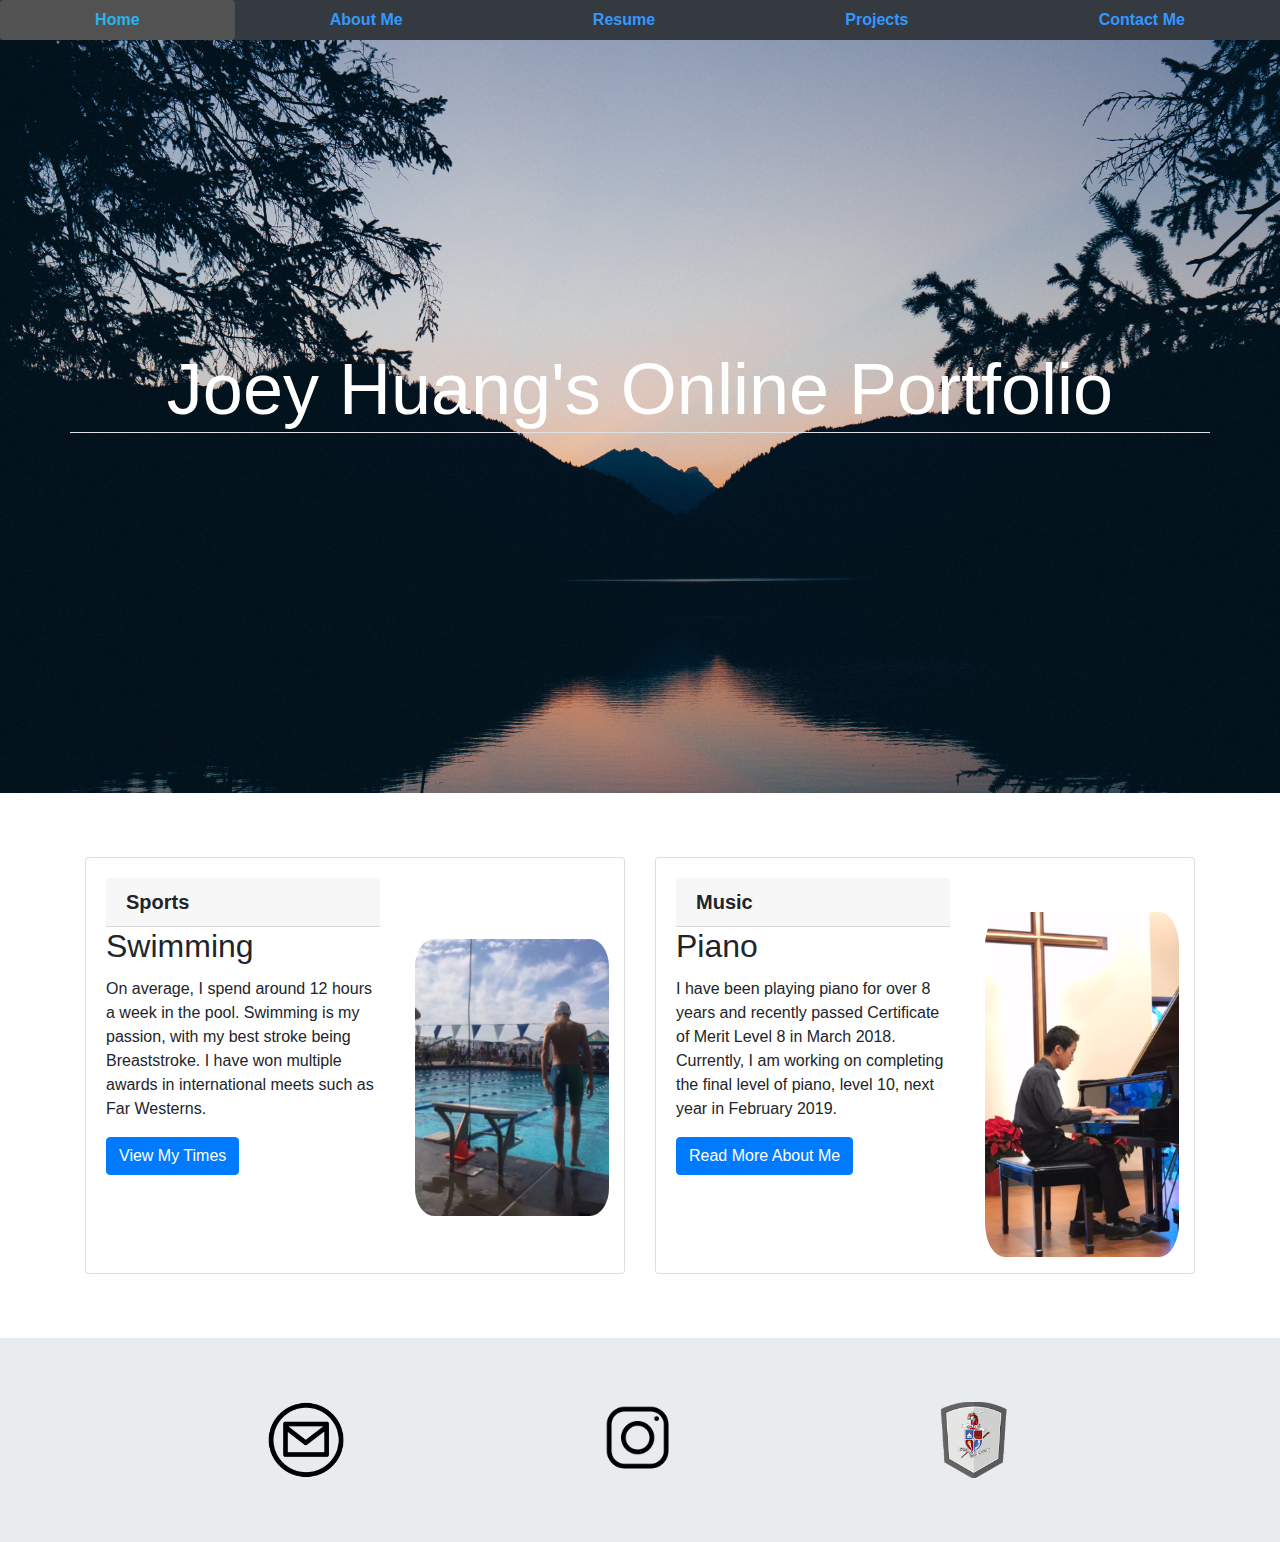
==== index.html @ ecbf58a6 "Final" ====
<!DOCTYPE html>
<html>
     <head>
          <meta charset ="utf-8">
          <title> Joey Huang's Engineering Portfolio</title>
          <link style="text.css" rel="stylesheet" href="bootstrap-4.1.3-dist/css/bootstrap.css">
          <link style="text/css" rel="stylesheet" href="style.css">
          <link rel="shortcut icon" href="Images/profilepicture.jpg">
     </head>
     
     <body class="main-page">
          
     <!--Navigation-->
     
          <div class="container" style="z-index:10">
               <nav class="nav nav-pills nav-fill fixed-top bg-dark">
                    <a class="nav-item nav-link active" href="index.html"><strong>Home</strong></a>
                    <a class="nav-item nav-link" href="Huang_AboutMe.html"><strong>About Me</strong></a>
                    <a class="nav-item nav-link" href="Huang_Resume.html"><strong>Resume</strong></a>
                    <a class="nav-item nav-link" href="Huang_Projects.html"><strong>Projects</strong></a>
                    <a class="nav-item nav-link" href="Huang_ContactMe.html"><strong>Contact Me</strong></a>
               </nav>
          </div>
               
     <!--Intro-->
     
          <section class="jumbo-main">
               <div class="container">
                    <h1 class="row justify-content-center border-bottom text-center text-white" style="font-size:4.5rem;">Joey Huang's Online Portfolio</h1>                    
               </div>
          </section>

     <!--Cards-->
     
          <div class="background-scroll-image">     
               <div class="container">
                    <div class="card-deck">
                         <div class="card col-md-6">
                              <div class="row">
                                   <div class="card-body col-7">
                                        <h5 class="card-header"><strong>Sports</strong></h5>
                                        <h2 class="card-title">Swimming</h2>
                                        <p class="card-text">On average, I spend around 12 hours a week in the pool. 
                                        Swimming is my passion, with my best stroke being Breaststroke. 
                                        I have won multiple awards in international meets such as Far Westerns. </p>
                                        <a href="https://www.swimmingrank.com/cal/strokes/strokes_pc/JEOPEAHEU_meets.html" class="btn btn-primary" target="_blank">View My Times</a>
                                   </div>
                                   <div class="col-5" style="margin-top:15%">
                                        <figure class="rounded-corner">
                                             <img src="Images/swimming.jpg" width="100%" height="100%">
                                        </figure>
                                   </div>
                              </div>
                         </div>
                         <div class="card col-md-6">
                              <div class="row">
                                   <div class="card-body col-7">
                                        <h5 class="card-header"><strong>Music</strong></h5>
                                        <h2 class="card-title">Piano</h2>
                                        <p class="card-text"> I have been playing piano for over 8 years and recently 
                                        passed Certificate of Merit Level 8 in March 2018. 
                                        Currently, I am working on completing the final level of piano, level 10, next year in February 2019. </p>
                                        <a href="Huang_AboutMe.html" class="btn btn-primary">Read More About Me</a>
                                   </div>
                                   <div class="col-5" style="margin-top:10%">
                                        <figure class="rounded-corner">
                                             <img src="Images/pianoplaying.jpg" width="100%" height="100%">
                                        </figure>
                                   </div>
                              </div>
                         </div>
                         

     <!--  Row 2 (If needed)
     
               <div class="row container card-deck">
                    <div class="card col-md-6">
                         <div class="row">
                              <div class="card-body col-6">
                                   <h5 class="card-header"><strong>Title</strong></h5>
                                   <h2 class="card-title">Subtitle</h2>
                                   <p class="card-text">Text </p>
                                   <a href="#" class="card-link">Continue reading</a>
                              </div>
                                   <img class="card-img-right col-6" src="Images/school.jpg" style="margin-top:20%" width="100%" height="100%">
                              </div>
                         </div>
                         <div class="card col-md-6">
                              <div class="row">
                                   <div class="card-body col-6">
                                   <h5 class="card-header"><strong>Title</strong></h5>
                                   <h2 class="card-title">Subtitle</h2>
                                   <p class="card-text">Text</p>
                                   <a href="#" class="card-link">Continue reading</a>
                              </div>
                                   <img class="card-img-right col-6" src="Images/school.jpg" style="margin-top:20%" width="100%" height="100%">
                              </div>
                         </div>
                    </div> 
               </div> -->
               
                    </div>
               </div>
          </div>
          
          <!--Footer-->
          
          <footer>
               <div class="jumbofooter jumbotron">
                    <div class="row" style="padding-left:10%; padding-right:10%">
                         <div class="col-4 text-center">
                              <a href="mailto:epicjoey60177@gmail.com" target="blank"><img src="Images/email-logo.png" width="25%" height="100%" class="footerimg"></a>
                         </div>
                         <div class="col-4 text-center">
                              <a href="https://www.instagram.com/joey.the.buffman/" target="blank"><img src="Images/instagram.png" width="25%" height="100%" class="footerimg"></a>
                         </div>
                         <div class="col-4 text-center">
                              <a href="https://www.dublin.k12.ca.us/Domain/132" target="blank"><img src="Images/dhs.png" width="25%" height="100%" class="footerimg"></a>
                         </div>
                    </div>
               </div>
          </footer>
          
     </body>
</html>
---- style.css ----
.main-page {
     background-image: url("Images/background.jpg");
     background-size: cover;
     background-attachment: fixed;
     background-position: center;
     z-index: -1;
}

.secondary-page {
     background-image: url("Images/desert.jpg");
     background-size: cover;
     background-attachment: fixed;
     background-position: center;
     z-index: -1;
}

.nav-item:hover {
     color: #29b6f6;
     background-color: #424242;
}

.nav-item {
     color: #3399ff;
}

.background-scroll-image {
     background-color: white;
     padding-top: 5%;
     padding-bottom: 5%;
}

.jumbo-main {
  padding: 20rem 1rem;
  margin-bottom: 2rem;
  border-radius: 0.3rem;
  margin-top: 2%
}

.jumbo-secondary {
  padding: 13rem 1rem;
  margin-bottom: 2rem;
  border-radius: 0.3rem;
  margin-top: 2%
}

.jumbofooter {
     margin-bottom:0;
}

#transparentjumbo {
     background-color: inherit;
}

.footerimg:hover {
     opacity:0.5;
}

.rounded-corner {
     border-radius: 10%;
     overflow:hidden;
}
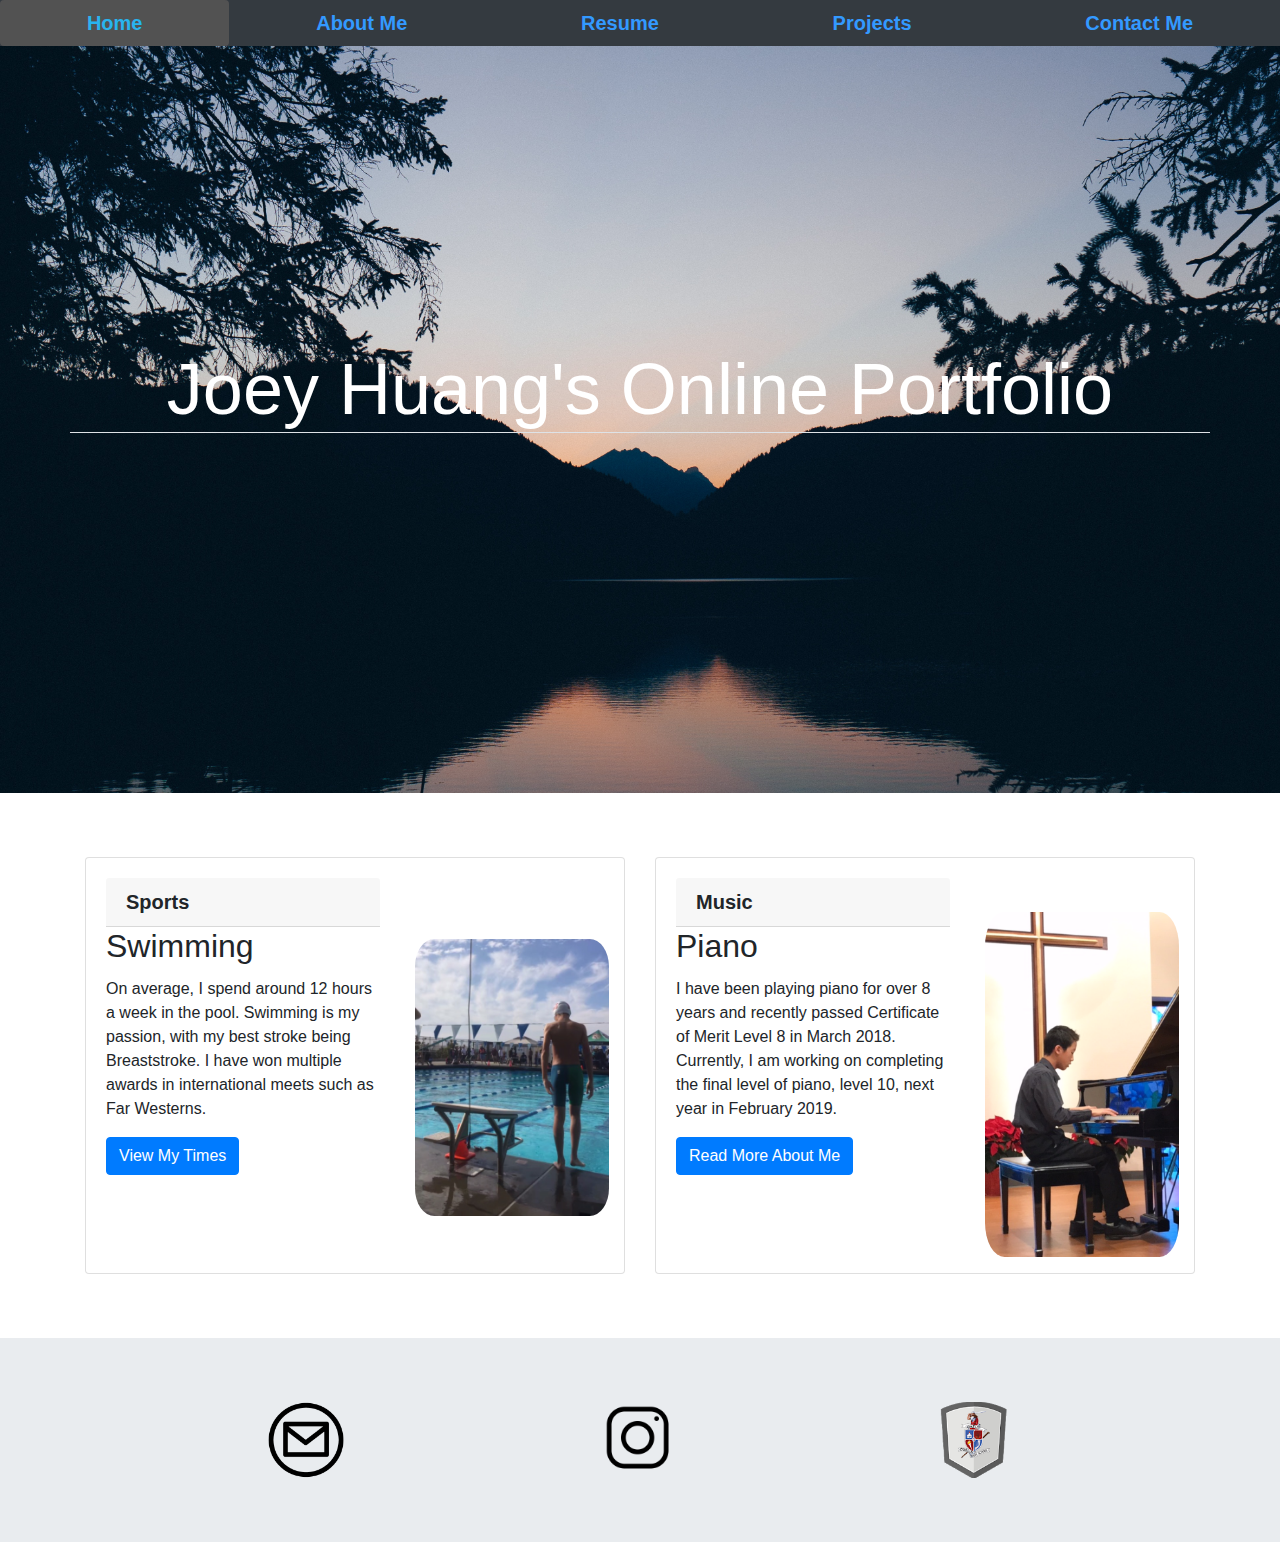
==== commit 69736b8c: "Final Graded Version" ====
--- a/index.html
+++ b/index.html
@@ -2,7 +2,7 @@
 <html>
      <head>
           <meta charset ="utf-8">
-          <title> Joey Huang's Engineering Portfolio</title>
+          <title> Joey Huang's Online Portfolio</title>
           <link style="text.css" rel="stylesheet" href="bootstrap-4.1.3-dist/css/bootstrap.css">
           <link style="text/css" rel="stylesheet" href="style.css">
           <link rel="shortcut icon" href="Images/profilepicture.jpg">
@@ -22,7 +22,7 @@
                </nav>
           </div>
                
-     <!--Intro-->
+     <!--Header Jumbotron-->
      
           <section class="jumbo-main">
                <div class="container">
@@ -37,7 +37,7 @@
                     <div class="card-deck">
                          <div class="card col-md-6">
                               <div class="row">
-                                   <div class="card-body col-7">
+                                   <div class="card-body col-md-7">
                                         <h5 class="card-header"><strong>Sports</strong></h5>
                                         <h2 class="card-title">Swimming</h2>
                                         <p class="card-text">On average, I spend around 12 hours a week in the pool. 
@@ -45,7 +45,7 @@
                                         I have won multiple awards in international meets such as Far Westerns. </p>
                                         <a href="https://www.swimmingrank.com/cal/strokes/strokes_pc/JEOPEAHEU_meets.html" class="btn btn-primary" target="_blank">View My Times</a>
                                    </div>
-                                   <div class="col-5" style="margin-top:15%">
+                                   <div class="col-md-5" style="margin-top:15%">
                                         <figure class="rounded-corner">
                                              <img src="Images/swimming.jpg" width="100%" height="100%">
                                         </figure>
@@ -54,7 +54,7 @@
                          </div>
                          <div class="card col-md-6">
                               <div class="row">
-                                   <div class="card-body col-7">
+                                   <div class="card-body col-md-7">
                                         <h5 class="card-header"><strong>Music</strong></h5>
                                         <h2 class="card-title">Piano</h2>
                                         <p class="card-text"> I have been playing piano for over 8 years and recently 
@@ -62,7 +62,7 @@
                                         Currently, I am working on completing the final level of piano, level 10, next year in February 2019. </p>
                                         <a href="Huang_AboutMe.html" class="btn btn-primary">Read More About Me</a>
                                    </div>
-                                   <div class="col-5" style="margin-top:10%">
+                                   <div class="col-md-5" style="margin-top:10%">
                                         <figure class="rounded-corner">
                                              <img src="Images/pianoplaying.jpg" width="100%" height="100%">
                                         </figure>
--- a/style.css
+++ b/style.css
@@ -1,3 +1,4 @@
+/*Home Body Image*/
 .main-page {
      background-image: url("Images/background.jpg");
      background-size: cover;
@@ -6,6 +7,7 @@
      z-index: -1;
 }
 
+/*About Me, Resume, and Projects Body Image*/
 .secondary-page {
      background-image: url("Images/desert.jpg");
      background-size: cover;
@@ -14,21 +16,26 @@
      z-index: -1;
 }
 
+/*Changes color of Box when mouse is over the pill*/
 .nav-item:hover {
      color: #29b6f6;
      background-color: #424242;
 }
 
+/*Color of Nav Bar text*/
 .nav-item {
      color: #3399ff;
+     font-size: 125%;
 }
 
+/*Used to create a white background so Header Jumbotron, which is fixed, can't be seen*/
 .background-scroll-image {
      background-color: white;
      padding-top: 5%;
      padding-bottom: 5%;
 }
 
+/*Margins for Title in Header Jumbotron (Home)*/
 .jumbo-main {
   padding: 20rem 1rem;
   margin-bottom: 2rem;
@@ -36,6 +43,7 @@
   margin-top: 2%
 }
 
+/*Margins for Title in Header Jumbotron (About Me, Resume, Projects) */
 .jumbo-secondary {
   padding: 13rem 1rem;
   margin-bottom: 2rem;
@@ -43,19 +51,33 @@
   margin-top: 2%
 }
 
+/*Footer Margins*/
 .jumbofooter {
      margin-bottom:0;
 }
 
+/*ID for a transparent jumbotron*/
 #transparentjumbo {
-     background-color: inherit;
+     background-color: white;
 }
 
+
+/*Color Change when Image is hover overed*/
 .footerimg:hover {
      opacity:0.5;
 }
 
+/*Used for rounded corners*/
 .rounded-corner {
      border-radius: 10%;
      overflow:hidden;
+}
+
+/*Image used for Contact Me Jumbotron*/
+.contactme {
+     background-image:url('Images/clouds.jpg');
+     background-size: cover;
+     background-attachment: fixed;
+     background-position: center;
+     z-index: -1
 }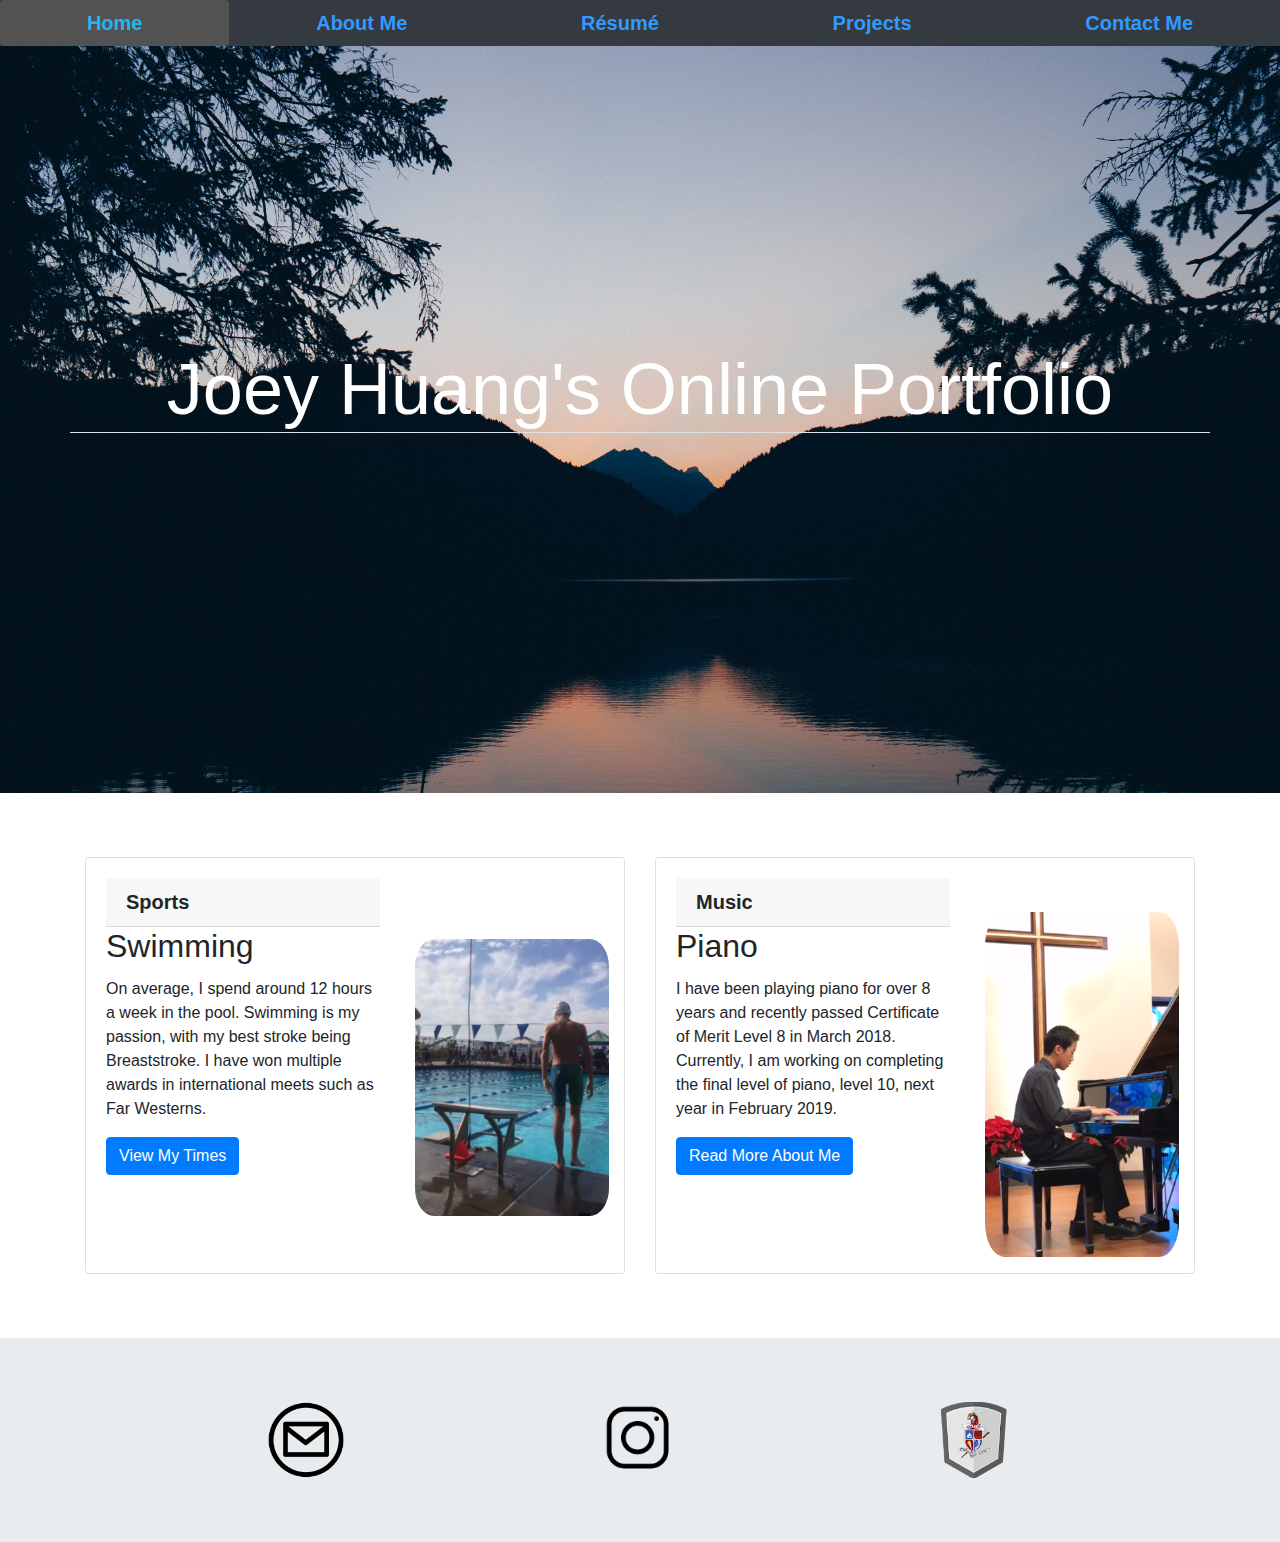
==== commit e0b8dd14: "titles" ====
--- a/index.html
+++ b/index.html
@@ -16,7 +16,7 @@
                <nav class="nav nav-pills nav-fill fixed-top bg-dark">
                     <a class="nav-item nav-link active" href="index.html"><strong>Home</strong></a>
                     <a class="nav-item nav-link" href="Huang_AboutMe.html"><strong>About Me</strong></a>
-                    <a class="nav-item nav-link" href="Huang_Resume.html"><strong>Resume</strong></a>
+                    <a class="nav-item nav-link" href="Huang_Resume.html"><strong>Résumé</strong></a>
                     <a class="nav-item nav-link" href="Huang_Projects.html"><strong>Projects</strong></a>
                     <a class="nav-item nav-link" href="Huang_ContactMe.html"><strong>Contact Me</strong></a>
                </nav>
--- a/style.css
+++ b/style.css
@@ -4,7 +4,6 @@
      background-size: cover;
      background-attachment: fixed;
      background-position: center;
-     z-index: -1;
 }
 
 /*About Me, Resume, and Projects Body Image*/
@@ -13,7 +12,6 @@
      background-size: cover;
      background-attachment: fixed;
      background-position: center;
-     z-index: -1;
 }
 
 /*Changes color of Box when mouse is over the pill*/
@@ -79,5 +77,4 @@
      background-size: cover;
      background-attachment: fixed;
      background-position: center;
-     z-index: -1
 }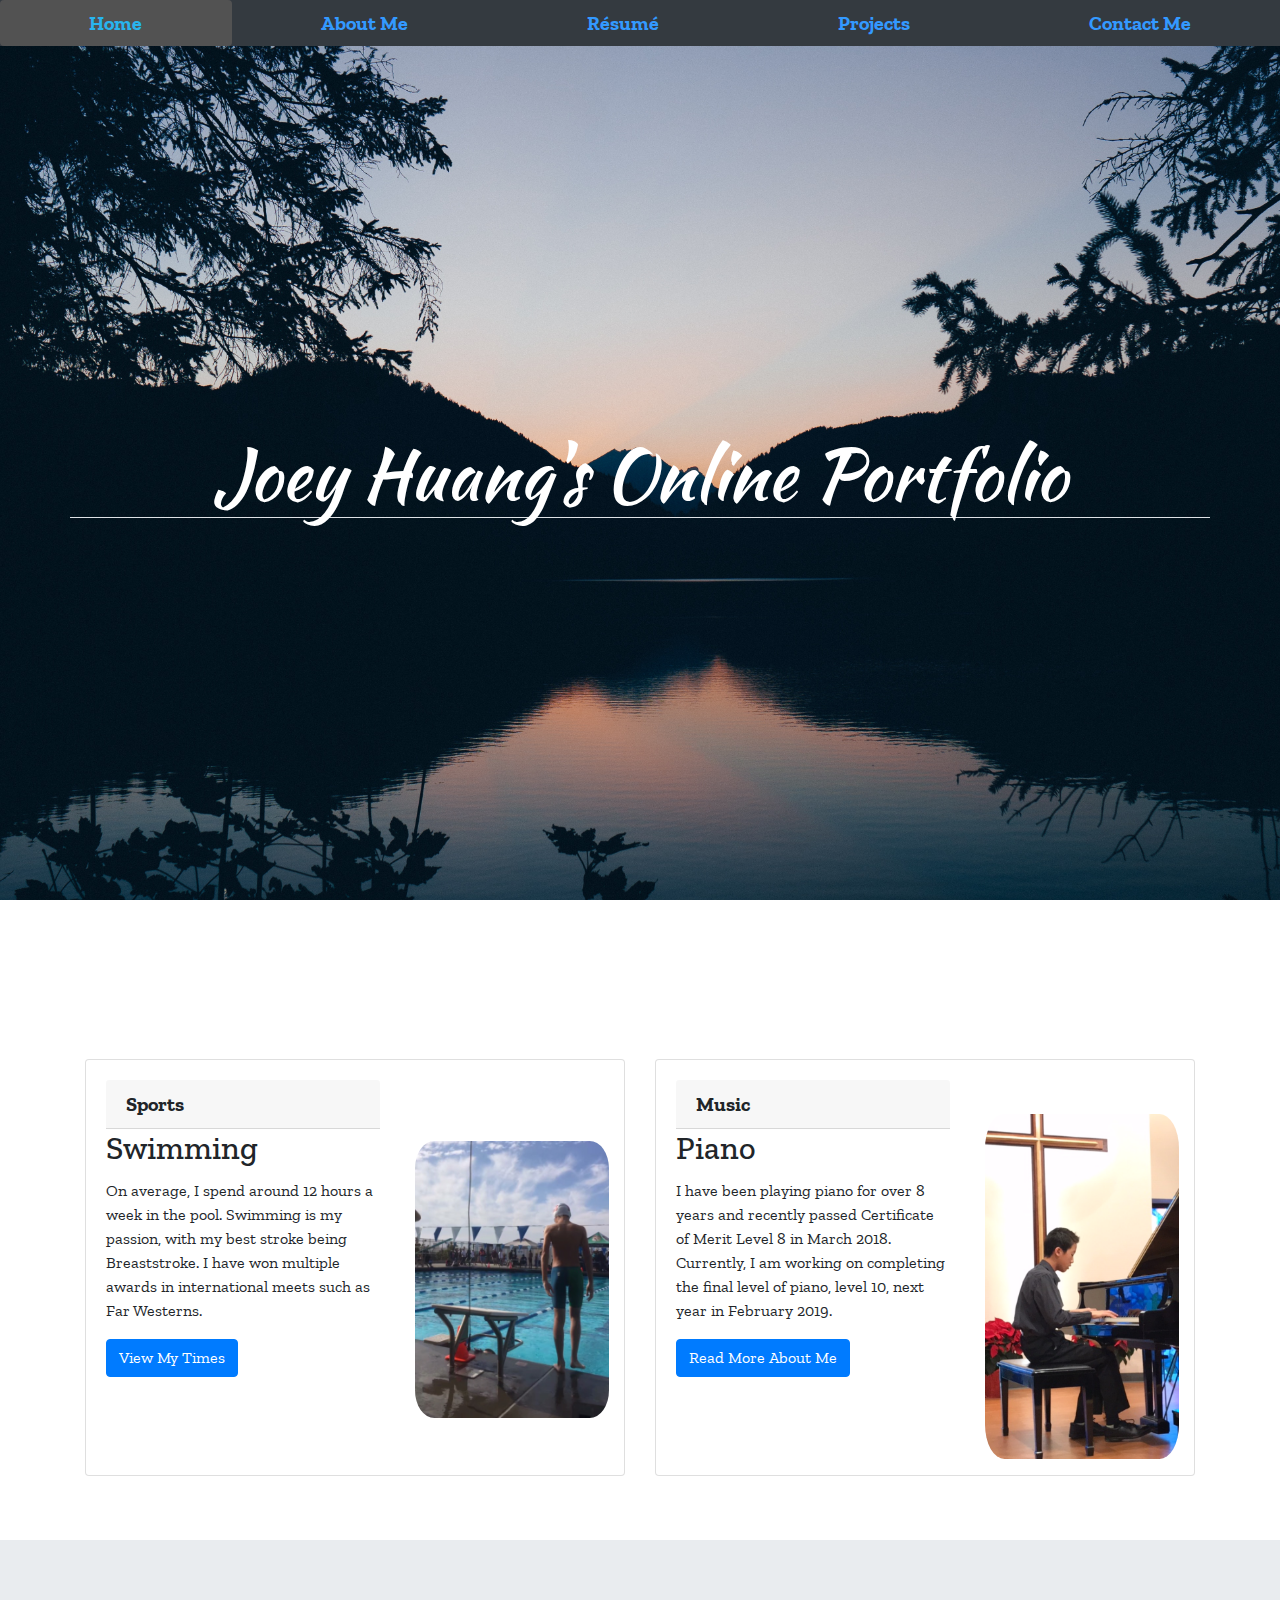
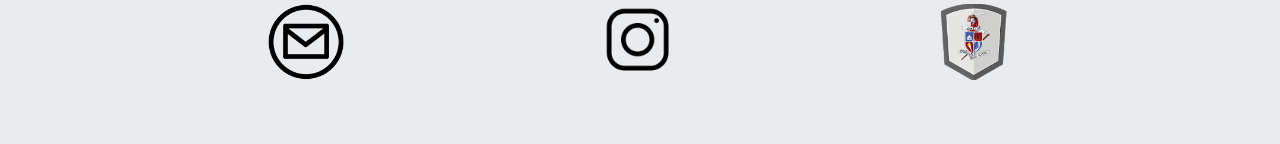
==== commit 8484df8c: "font-family" ====
--- a/index.html
+++ b/index.html
@@ -6,6 +6,8 @@
           <link style="text.css" rel="stylesheet" href="bootstrap-4.1.3-dist/css/bootstrap.css">
           <link style="text/css" rel="stylesheet" href="style.css">
           <link rel="shortcut icon" href="Images/profilepicture.jpg">
+          <link href="https://fonts.googleapis.com/css?family=Zilla+Slab" rel="stylesheet">
+          <link href="https://fonts.googleapis.com/css?family=Kaushan+Script" rel="stylesheet">
      </head>
      
      <body class="main-page">
--- a/style.css
+++ b/style.css
@@ -1,3 +1,12 @@
+/*Font Family*/
+body{
+     font-family: 'Zilla Slab', serif;
+}
+
+h1{
+     font-family: 'Kaushan Script', cursive;
+}
+
 /*Home Body Image*/
 .main-page {
      background-image: url("Images/background.jpg");
@@ -35,10 +44,10 @@
 
 /*Margins for Title in Header Jumbotron (Home)*/
 .jumbo-main {
-  padding: 20rem 1rem;
-  margin-bottom: 2rem;
+  padding: 45vh 1rem;
+  margin-top: 2%;
+  margin-bottom: 5%;
   border-radius: 0.3rem;
-  margin-top: 2%
 }
 
 /*Margins for Title in Header Jumbotron (About Me, Resume, Projects) */
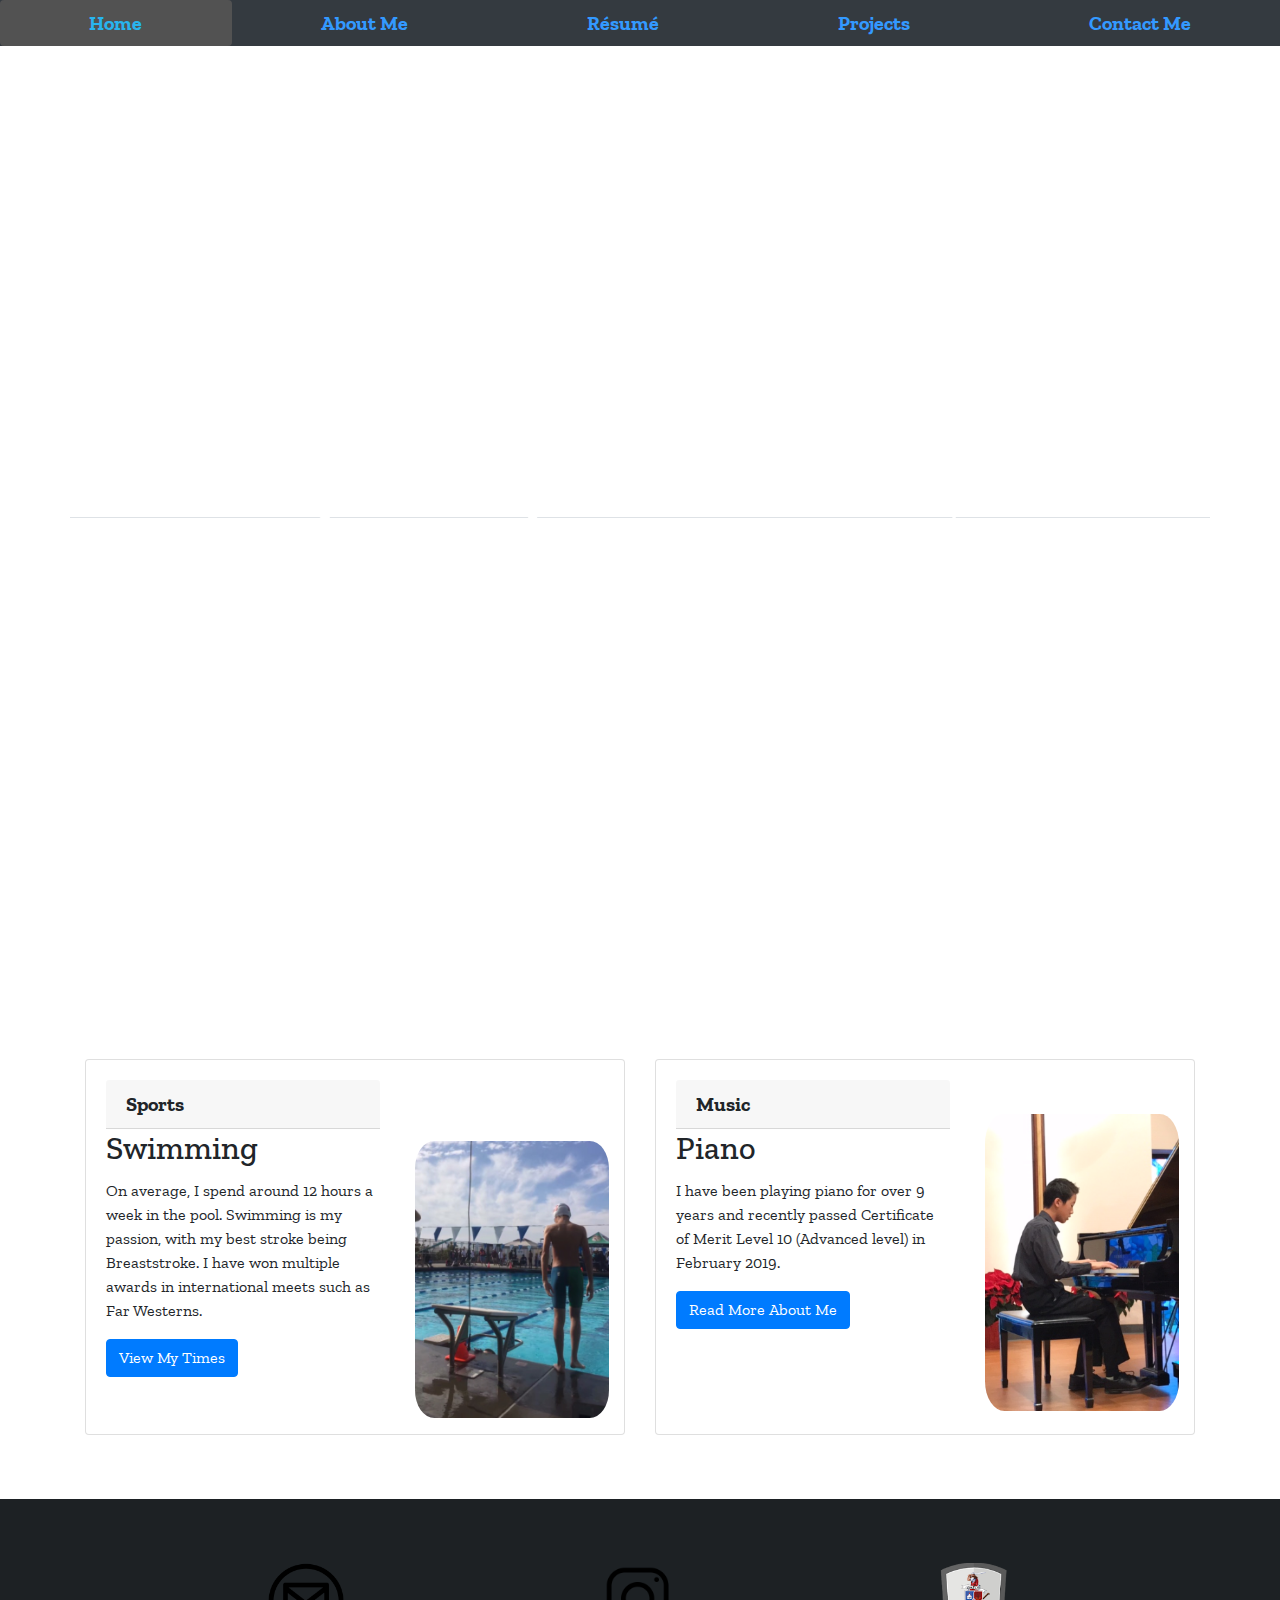
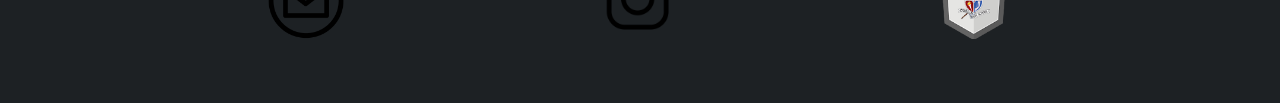
==== commit 3dfed4e0: "Online Portfolio Updata" ====
--- a/index.html
+++ b/index.html
@@ -59,9 +59,8 @@
                                    <div class="card-body col-md-7">
                                         <h5 class="card-header"><strong>Music</strong></h5>
                                         <h2 class="card-title">Piano</h2>
-                                        <p class="card-text"> I have been playing piano for over 8 years and recently 
-                                        passed Certificate of Merit Level 8 in March 2018. 
-                                        Currently, I am working on completing the final level of piano, level 10, next year in February 2019. </p>
+                                        <p class="card-text"> I have been playing piano for over 9 years and recently 
+                                        passed Certificate of Merit Level 10 (Advanced level) in February 2019. </p>
                                         <a href="Huang_AboutMe.html" class="btn btn-primary">Read More About Me</a>
                                    </div>
                                    <div class="col-md-5" style="margin-top:10%">
@@ -111,7 +110,7 @@
                <div class="jumbofooter jumbotron">
                     <div class="row" style="padding-left:10%; padding-right:10%">
                          <div class="col-4 text-center">
-                              <a href="mailto:epicjoey60177@gmail.com" target="blank"><img src="Images/email-logo.png" width="25%" height="100%" class="footerimg"></a>
+                              <a href="mailto:huangjoey7@gmail.com" target="blank"><img src="Images/email-logo.png" width="25%" height="100%" class="footerimg"></a>
                          </div>
                          <div class="col-4 text-center">
                               <a href="https://www.instagram.com/joey.the.buffman/" target="blank"><img src="Images/instagram.png" width="25%" height="100%" class="footerimg"></a>
--- a/style.css
+++ b/style.css
@@ -9,7 +9,7 @@
 
 /*Home Body Image*/
 .main-page {
-     background-image: url("Images/background.jpg");
+     background-image: url("Images/lake.jpg");
      background-size: cover;
      background-attachment: fixed;
      background-position: center;
@@ -61,6 +61,7 @@
 /*Footer Margins*/
 .jumbofooter {
      margin-bottom:0;
+     background-color: #1d2124;
 }
 
 /*ID for a transparent jumbotron*/
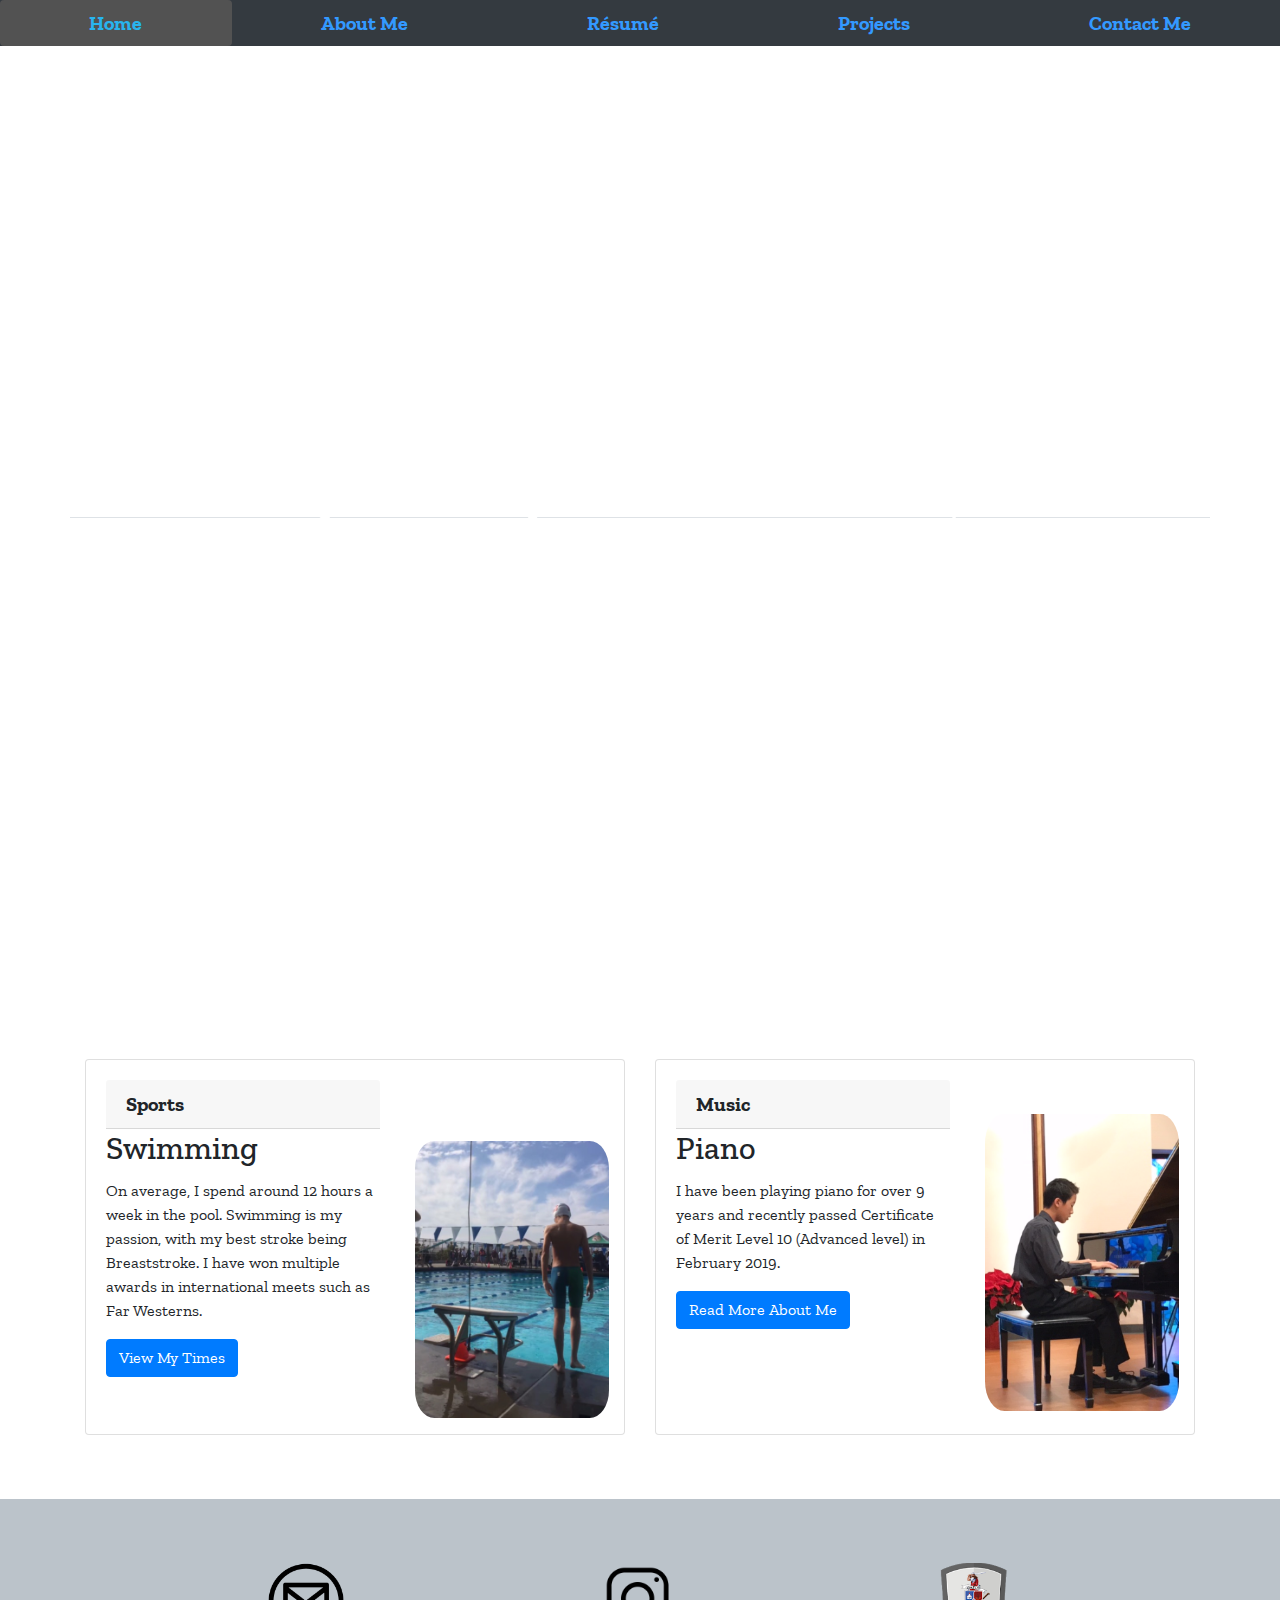
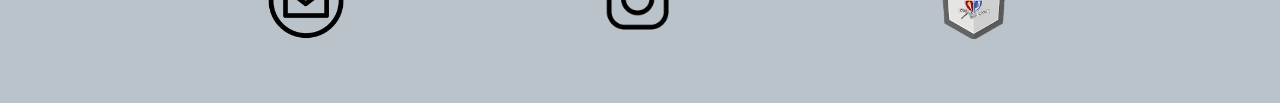
==== commit 46e0be6a: "POE Update" ====
--- a/index.html
+++ b/index.html
@@ -113,7 +113,7 @@
                               <a href="mailto:huangjoey7@gmail.com" target="blank"><img src="Images/email-logo.png" width="25%" height="100%" class="footerimg"></a>
                          </div>
                          <div class="col-4 text-center">
-                              <a href="https://www.instagram.com/joey.the.buffman/" target="blank"><img src="Images/instagram.png" width="25%" height="100%" class="footerimg"></a>
+                              <a href="https://www.instagram.com/joey_buffman/" target="blank"><img src="Images/instagram.png" width="25%" height="100%" class="footerimg"></a>
                          </div>
                          <div class="col-4 text-center">
                               <a href="https://www.dublin.k12.ca.us/Domain/132" target="blank"><img src="Images/dhs.png" width="25%" height="100%" class="footerimg"></a>
--- a/style.css
+++ b/style.css
@@ -61,7 +61,7 @@
 /*Footer Margins*/
 .jumbofooter {
      margin-bottom:0;
-     background-color: #1d2124;
+     background-color: #bbc3ca;
 }
 
 /*ID for a transparent jumbotron*/
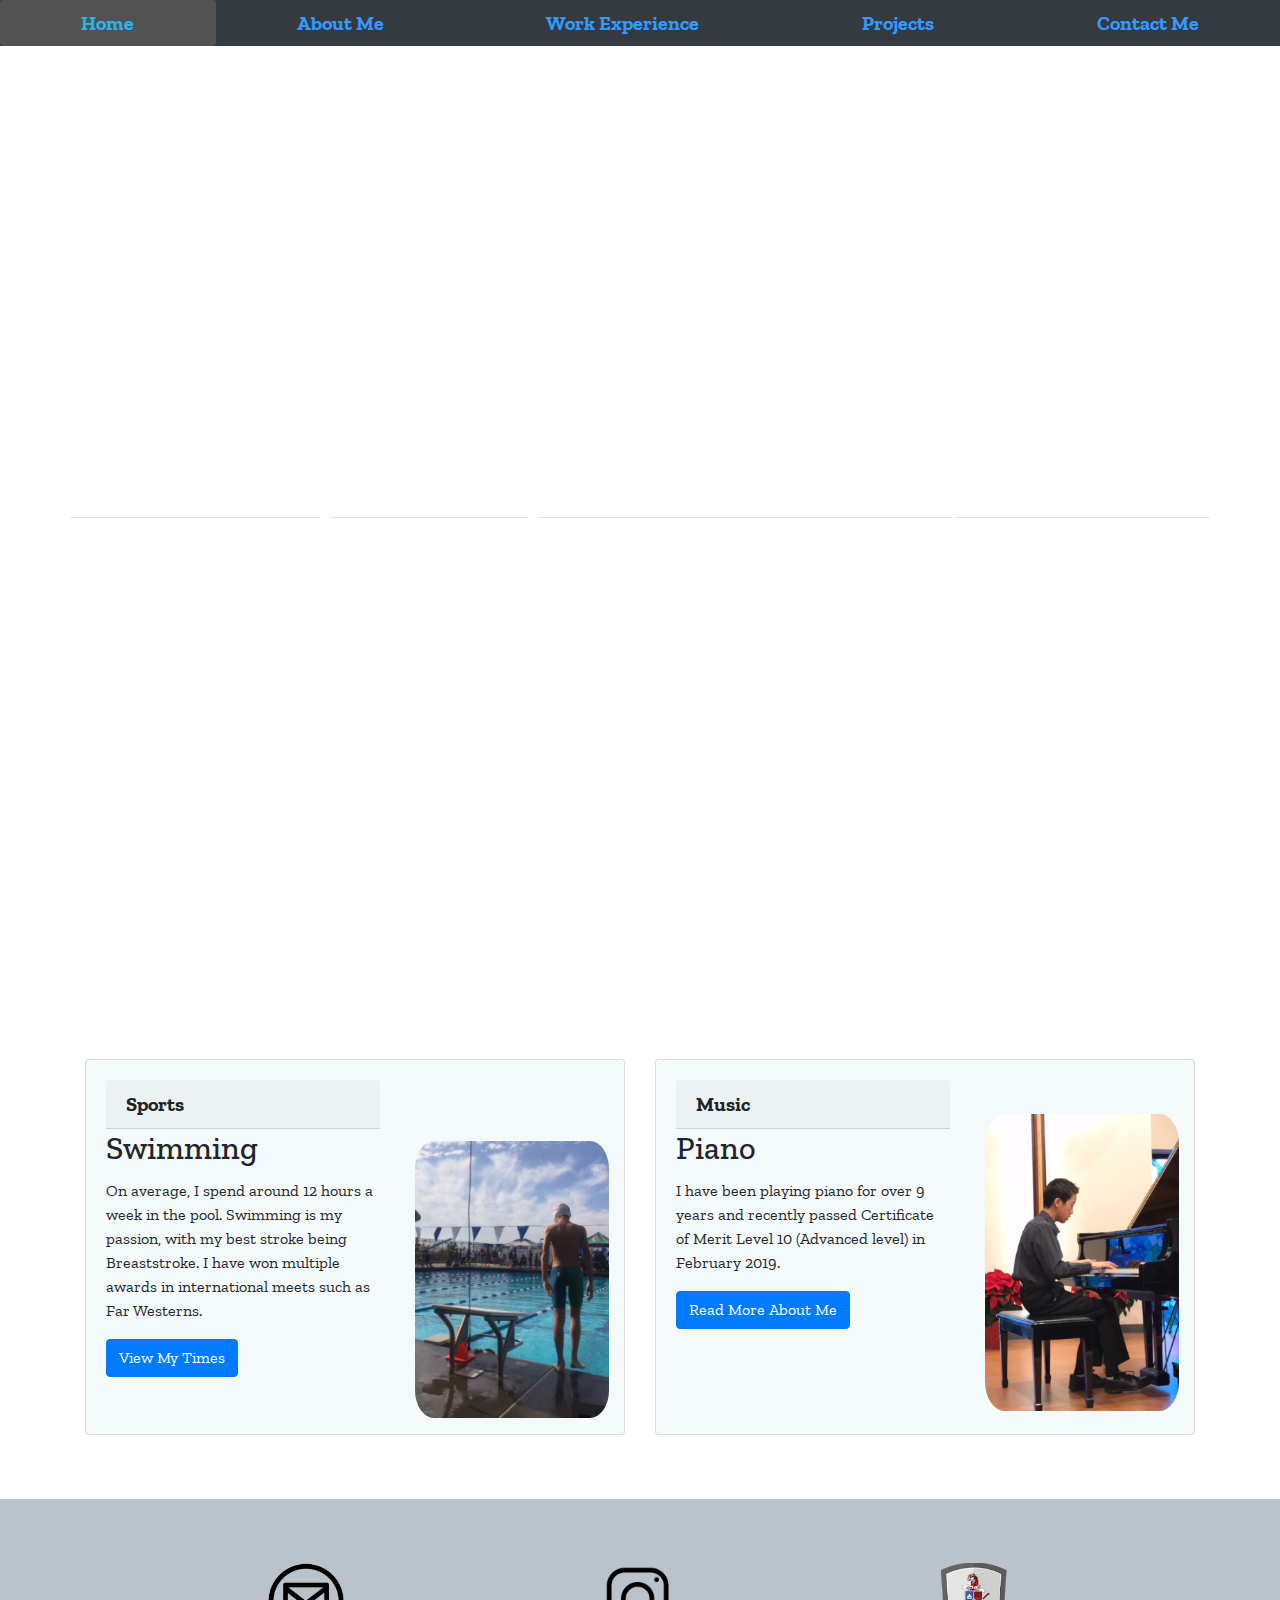
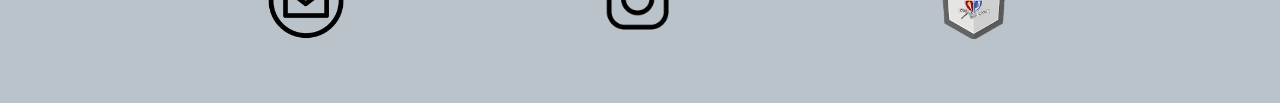
==== commit 241f599e: "portfolio check 2" ====
--- a/index.html
+++ b/index.html
@@ -18,7 +18,7 @@
                <nav class="nav nav-pills nav-fill fixed-top bg-dark">
                     <a class="nav-item nav-link active" href="index.html"><strong>Home</strong></a>
                     <a class="nav-item nav-link" href="Huang_AboutMe.html"><strong>About Me</strong></a>
-                    <a class="nav-item nav-link" href="Huang_Resume.html"><strong>Résumé</strong></a>
+                    <a class="nav-item nav-link" href="Huang_WorkExperience.html"><strong>Work Experience</strong></a>
                     <a class="nav-item nav-link" href="Huang_Projects.html"><strong>Projects</strong></a>
                     <a class="nav-item nav-link" href="Huang_ContactMe.html"><strong>Contact Me</strong></a>
                </nav>
